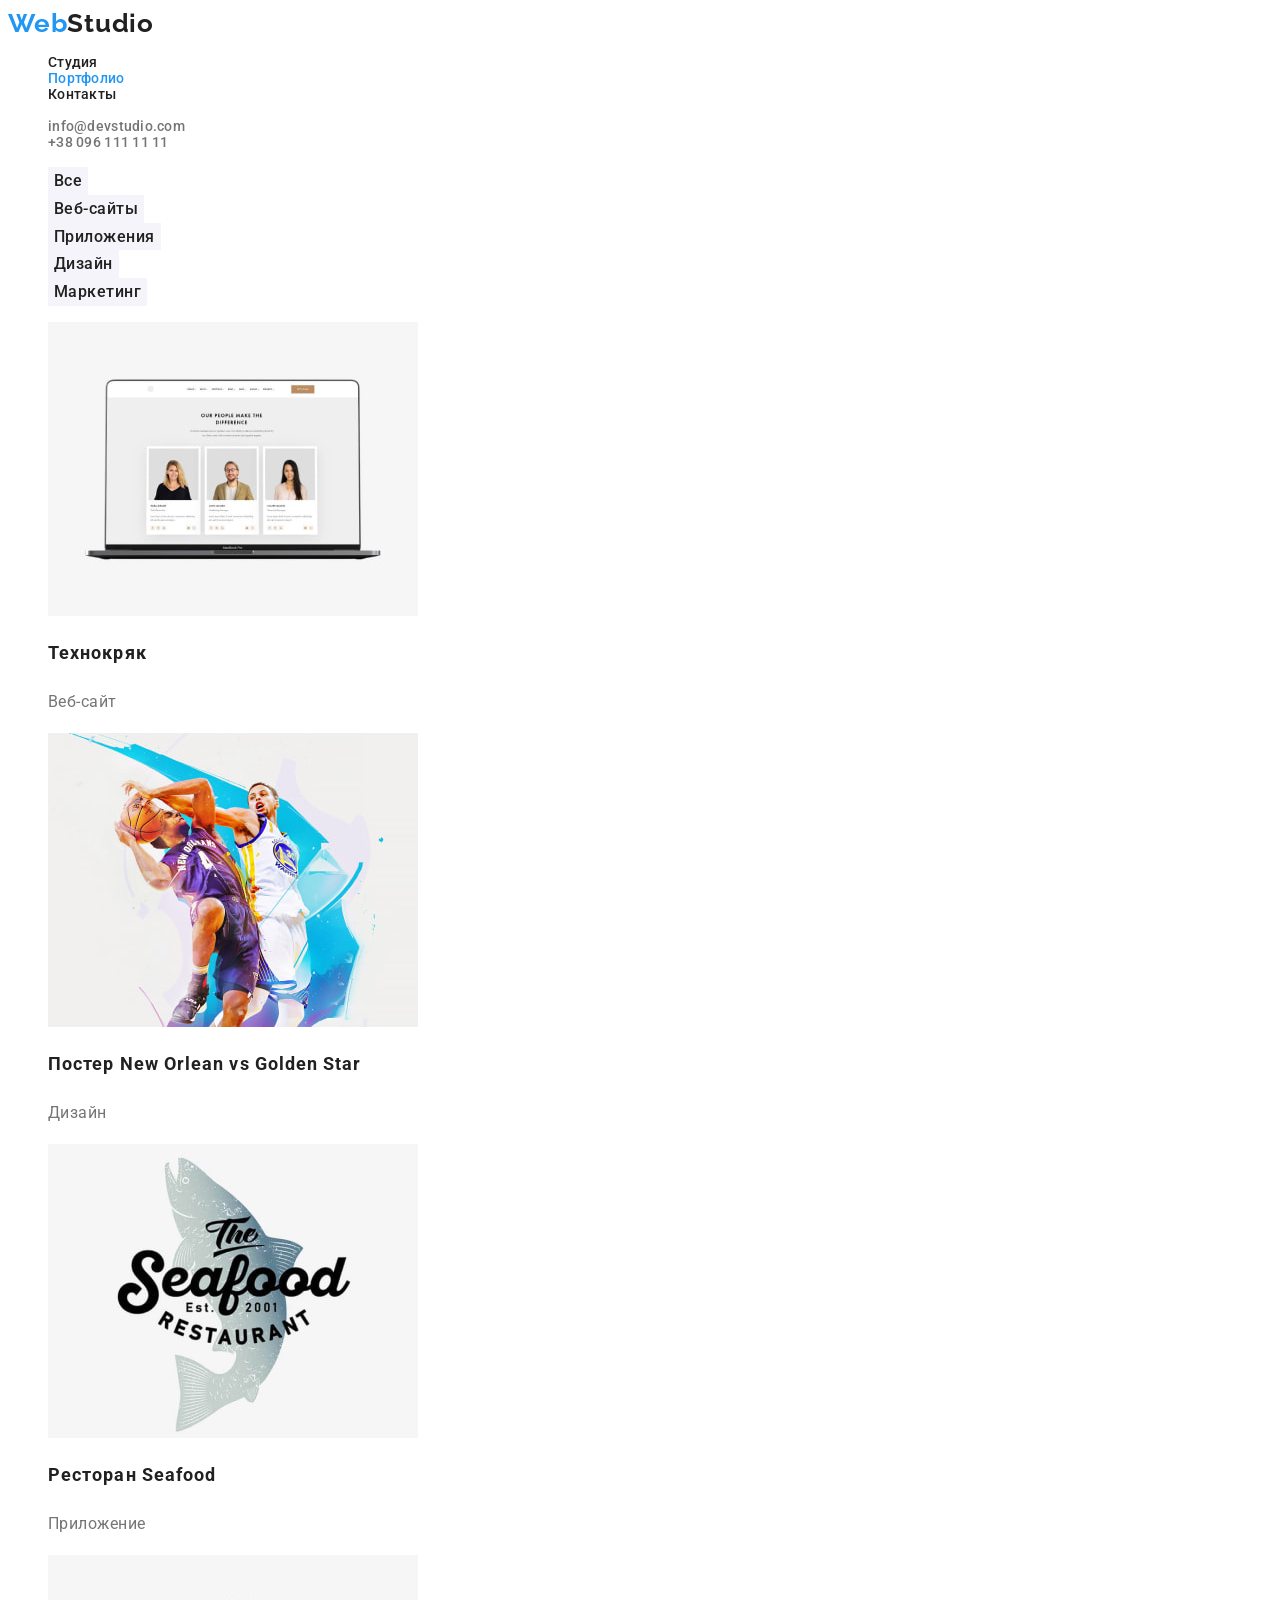
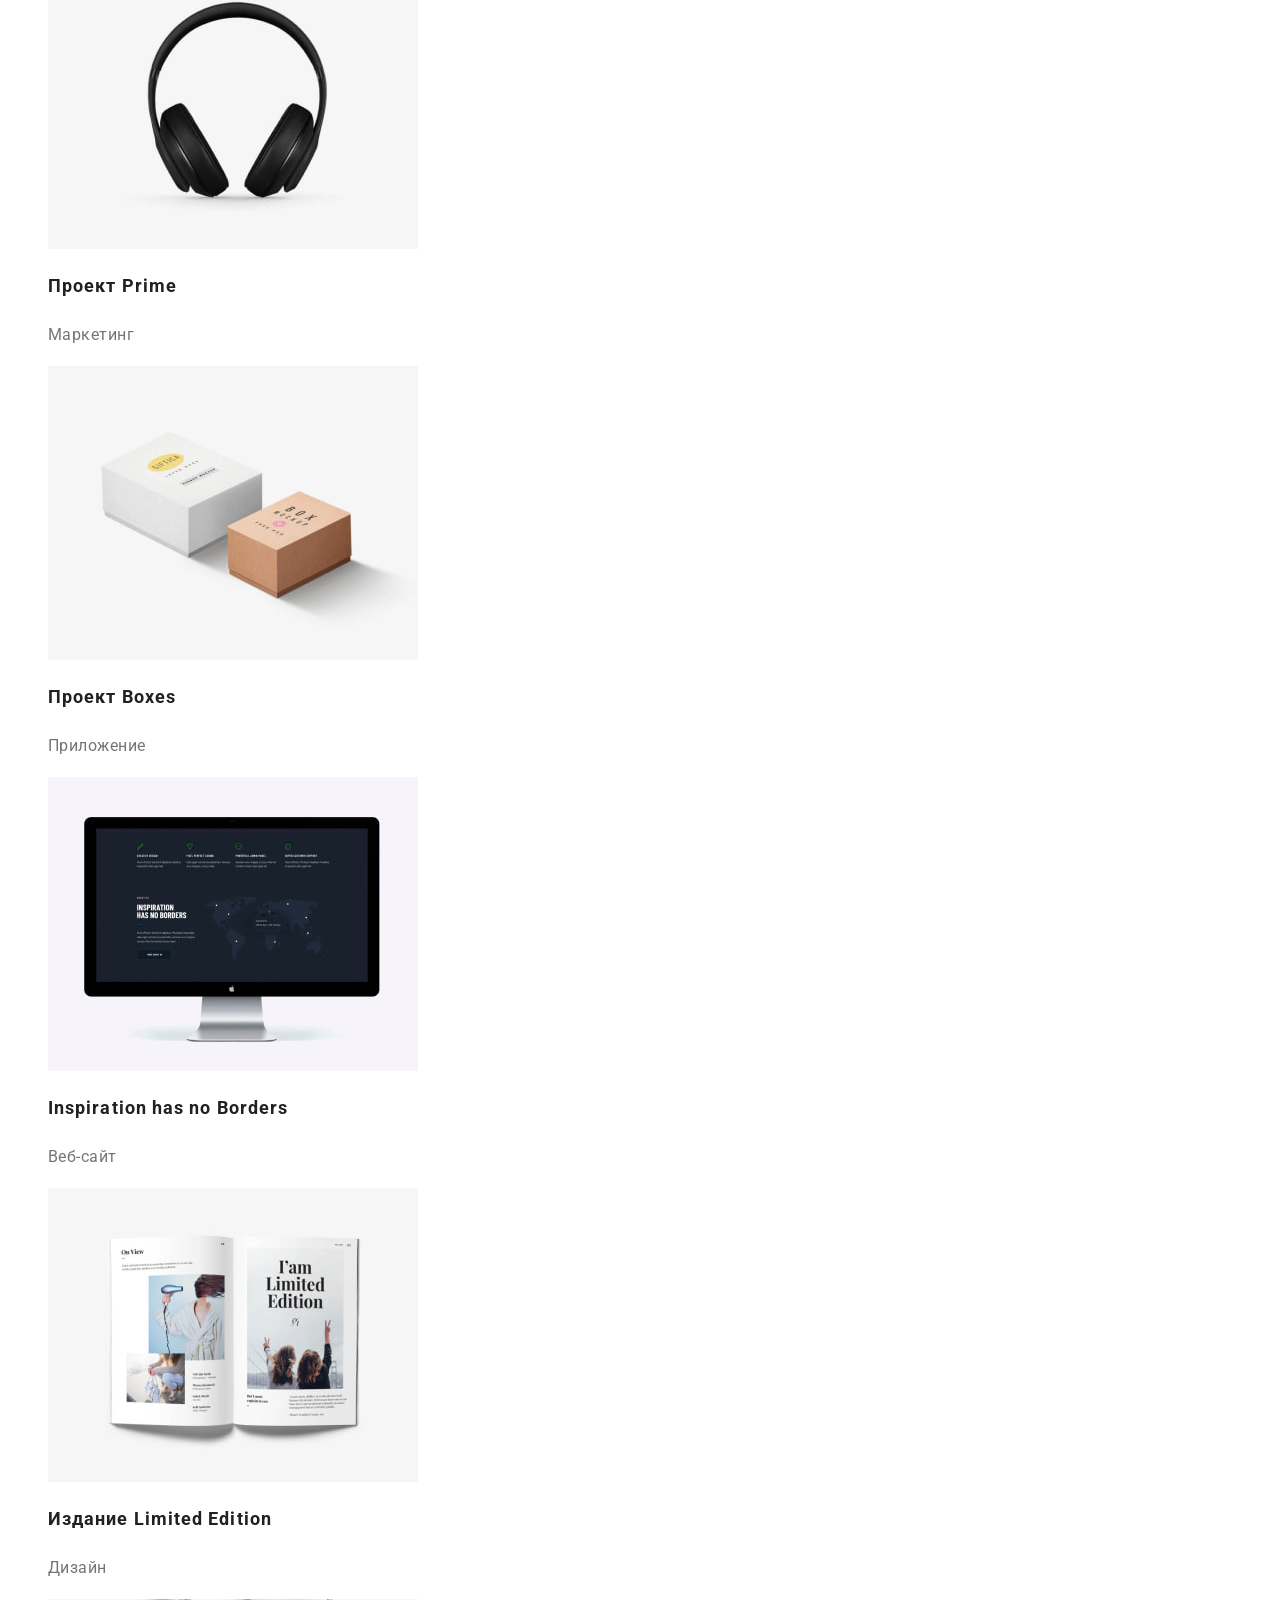
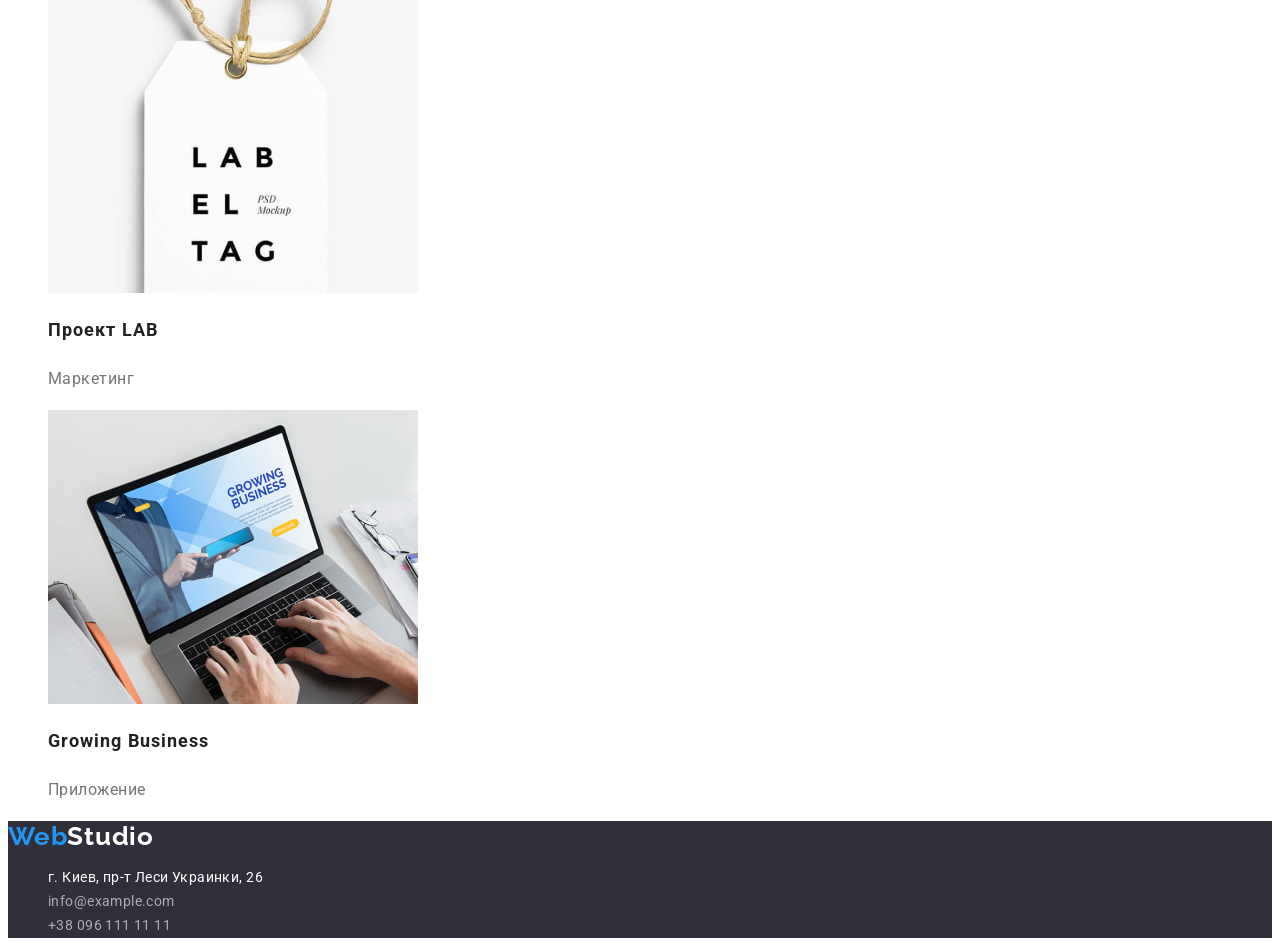
==== portfolio.html @ 6d137fe1 "Initial commit" ====
<!DOCTYPE html>
<html lang="ru">

<head>
    <meta charset="UTF-8">
    <meta http-equiv="X-UA-Compatible" content="IE=edge">
    <meta name="viewport" content="width=device-width, initial-scale=1.0">
    <title>Портфолио</title>
    <link href="https://fonts.googleapis.com/css2?family=Raleway:wght@700&family=Roboto:wght@400;500;700;900&display=swap"
        rel="stylesheet">
    <link rel="stylesheet" href="./css/styles.css">
</head>
<body>
<!--Верхняя линия-->
    <header class="header">
        <nav class="navigation">
            <a class="logo" lang="en" href="./index.html"><span class="logo-accent">Web</span>Studio</a>
            <ul class="list">
                <li class="header-item"><a class="link" href="./index.html">Студия</a></li>
                <li class="header-item"><a class="link current" href="./portfolio.html">Портфолио</a></li>
                <li class="header-item"><a class="link" href="#">Контакты</a></li>
            </ul>
        </nav>
        <div class="header-group">
            <ul class="list">
                <li class="header-item"><a class="link" href="mailto:info@devstudio.com">info@devstudio.com</a></li>
                <li class="header-item"><a class="link" href="tel:+380961111111">+38 096 111 11 11</a></li>
            </ul>
        </div>
    
    </header>
    <main class="main">
        <section class="portfolio">
            <h1 class="visually-hidden">Портфолио</h1>
        <!--Фільтри-->
            <ul class="list">
                <li class="item"><button class="filter-btn" type="button">Все</button></li>
                <li class="item"><button class="filter-btn" type="button">Веб-сайты</button></li>
                <li class="item"><button class="filter-btn" type="button">Приложения</button></li>
                <li class="item"><button class="filter-btn" type="button">Дизайн</button></li>
                <li class="item"><button class="filter-btn" type="button">Маркетинг</button></li>
            </ul>
        <!--Портфолио-->
            <ul class="list">
                <li class="item">
                    <a class="link" href="#">
                        <img class="img" src="./images/portfolio/pr1/img.jpg" alt="Веб-сайт на ноутбуке" width="370" height="294">
                        <h2 class="portfolio-title">Технокряк</h2>
                        <p class="portfolio-text">Веб-сайт</p>
                    </a>
                </li>
                <li class="item">
                    <a class="link" href="#">
                        <img class="img" src="./images/portfolio/pr2/img.jpg" alt="Баскетболисты" width="370" height="294">
                        <h2 class="portfolio-title">Постер <span lang="en">New Orlean vs Golden Star</span></h2>
                        <p class="portfolio-text">Дизайн</p>
                    </a>
                </li>
                <li class="item">
                    <a class="link" href="#">
                        <img class="img" src="./images/portfolio/pr3/img.jpg" alt="Логотип ресторана" width="370" height="294">
                        <h2 class="portfolio-title">Ресторан <span lang="en">Seafood</span></h2>
                        <p class="portfolio-text">Приложение</p>
                    </a>
                </li>
                <li class="item">
                    <a class="link" href="#">
                        <img class="img" src="./images/portfolio/pr4/img.jpg" alt="Наушники" width="370" height="294">
                        <h2 class="portfolio-title">Проект <span lang="en">Prime</span></h2>
                        <p class="portfolio-text">Маркетинг</p>
                    </a>
                </li>
                <li class="item">
                    <a class="link" href="#">
                        <img class="img" src="./images/portfolio/pr5/img.jpg" alt="Две коробочки" width="370" height="294">
                        <h2 class="portfolio-title">Проект <span lang="en">Boxes</span></h2>
                        <p class="portfolio-text">Приложение</p>
                    </a>
                </li>
                <li class="item">
                    <a class="link" href="#">
                        <img class="img" src="./images/portfolio/pr6/img.jpg" alt="Монитор компьютера" width="370" height="294">
                        <h2 class="portfolio-title" lang="en">Inspiration has no Borders</h2>
                        <p class="portfolio-text">Веб-сайт</p>
                    </a>
                </li>
                <li class="item">
                    <a class="link" href="#">
                        <img class="img" src="./images/portfolio/pr7/img.jpg" alt="Разворот журнала" width="370" height="294">
                        <h2 class="portfolio-title">Издание <span lang="en">Limited Edition</span></h2>
                        <p class="portfolio-text">Дизайн</p>
                    </a>
                </li>
                <li class="item">
                    <a class="link" href="#">
                        <img class="img" src="./images/portfolio/pr8/img.jpg" alt="Бирка" width="370" height="294">
                        <h2 class="portfolio-title">Проект <span lang="en">LAB</span></h2>
                        <p class="portfolio-text">Маркетинг</p>
                    </a>
                </li>
                <li class="item">
                    <a class="link" href="#">
                        <img class="img" src="./images/portfolio/pr9/img.jpg" alt="Работа на ноутбуке" width="370" height="294">
                        <h2 class="portfolio-title" lang="en">Growing Business</h2>
                        <p class="portfolio-text">Приложение</p>
                    </a>
                </li>
            </ul>
        </section>


    </main>
    <!--Подвал-->
    <footer class="footer">
        <a class="logo" lang="en" href="./index.html"><span class="logo-accent">Web</span>Studio</a>
        <address class="footer-group">
            <ul class="list">
                <li class="footer-item"><a class="link" href="https://bit.ly/3pXMvUd" target="_blank"
                        rel="noopener noreferrer">г. Киев, пр-т
                        Леси Украинки, 26</a> </li>
                <li class="mail footer-item"><a class="link" href="mailto:info@devstudio.com">info@example.com</a> </li>
                <li class="tel footer-item"><a class="link" href="tel:+380961111111">+38 096 111 11 11</a> </li>
            </ul>
        </address>
    </footer>
</body>
---- css/styles.css ----
:root {
    --dark-grey: #212121;
    --light-grey: #757575;
    --hover-blue: #2196F3;
    --hero-button-hover: #188CE8;
    --hero-h1-white: #FFFFFF;
    --hero-background: #2F303A;
    --team-background: #F5F4FA;
    --footer-contakts: rgba(255, 255, 255, 0.6);
}
body {
    font-family: 'Roboto', sans-serif;
    color: var(--dark-grey);
}
.link {
    text-decoration: none;
    color: inherit;
}
.current {
    color: var(--hover-blue);
}
.list {
    list-style-type: none;
}
/*.item {
    list-style-type: none;
    color: inherit;
}*/
/* Логотип */
.logo {
    font-family: 'Raleway', sans-serif;
    font-style: normal;
    font-weight: 700;
    font-size: 26px;
    line-height: 1.19;
    letter-spacing: 0.03em;
    text-decoration: none;
    color: inherit;
}
.logo-accent {
    color: var(--hover-blue);
}
/* верхняя линия */
.header-item {
    font-weight: 500;
    font-size: 14px;
    line-height: 1.14;
    letter-spacing: 0.02em;
}
.header-group {
    color: var(--light-grey);

}
.link:hover,
.link:focus {
    color: var(--hover-blue);
}
/* Герой */
.hero {
    background-color: var(--hero-background);
}
.hero-title {
    font-weight: 900;
    font-size: 44px;
    line-height: 1.36;
    text-transform: uppercase;
    text-align: center;
    letter-spacing: 0.06em;
    color: var(--hero-h1-white);
}
.hero-button {
    font-family: 'Roboto',
    sans-serif;
    font-weight: 700;
    font-size: 16px;
    line-height: 1.88;
    text-align: center;
    letter-spacing: 0.06em;
    color: var(--hero-h1-white);
    cursor: pointer;
    background-color: var(--hover-blue);
    border: none;
}
.hero-button:hover,
.hero-button:focus {
    background-color: var(--hero-button-hover);
}
/* Особенности */
.visually-hidden {
    position: absolute;
    width: 1px;
    height: 1px;
    margin: -1px;
    border: 0;
    padding: 0;
    
    white-space: nowrap;
    clip-path: inset(100%);
    clip: rect(0 0 0 0);
    overflow: hidden;
}
.features-title {
    font-weight: 700;
    font-size: 14px;
    line-height: 1.14;
    letter-spacing: 0.03em;
    text-transform: uppercase;
}
.features-text {
    font-size: 14px;
    line-height: 1.71;
    letter-spacing: 0.03em;
    color: var(--light-grey);
}
/* Чем мы занимаемся */
.activity-title {
    font-weight: 700;
    font-size: 36px;
    line-height: 1.16;
    text-align: center;
    letter-spacing: 0.03em;
}
/* Наша команда */
.team {
    background-color: var(--team-background);
}
.team-title {
    font-weight: 700;
    font-size: 36px;
    line-height: 1.16;
    text-align: center;
    letter-spacing: 0.03em;
}
.card {
    background-color: var(--hero-h1-white);
}
.card-title {
    font-weight: 500;
    font-size: 16px;
    line-height: 1.19;
    text-align: center;
    letter-spacing: 0.03em;
}
.card-text {
    line-height: 1.19px;
    text-align: center;
    letter-spacing: 0.03em;
    color: var(--light-grey);
}
/* Фильтр */
.filter-btn {
    font-family: 'Roboto', sans-serif;    font-weight: 500;
    font-size: 16px;
    line-height: 1.62;
    text-align: center;
    letter-spacing: 0.03em;
    color: var(--dark-grey);
    background-color: var(--team-background);
    cursor: pointer;
    border: none;
}
.filter-btn:hover,
.filter-btn:focus {
    color: var(--hero-h1-white);
    background-color: var(--hover-blue);
}
/* Портфолио */
.portfolio-title {
    font-weight: 700;
    font-size: 18px;
    line-height: 2.00;
    letter-spacing: 0.06em;
}
.portfolio-text {
    line-height: 1.88;
    letter-spacing: 0.03em;
    color: var(--light-grey);
}
/* подвал */
.footer {
    background-color: var(--hero-background);
    color: var(--hero-h1-white);
}
.footer-group {
    font-size: 14px;
    line-height: 1.71;
    letter-spacing: 0.03em;
    font-style: normal;
}
.mail, 
.tel {
    color: var(--footer-contakts);
}
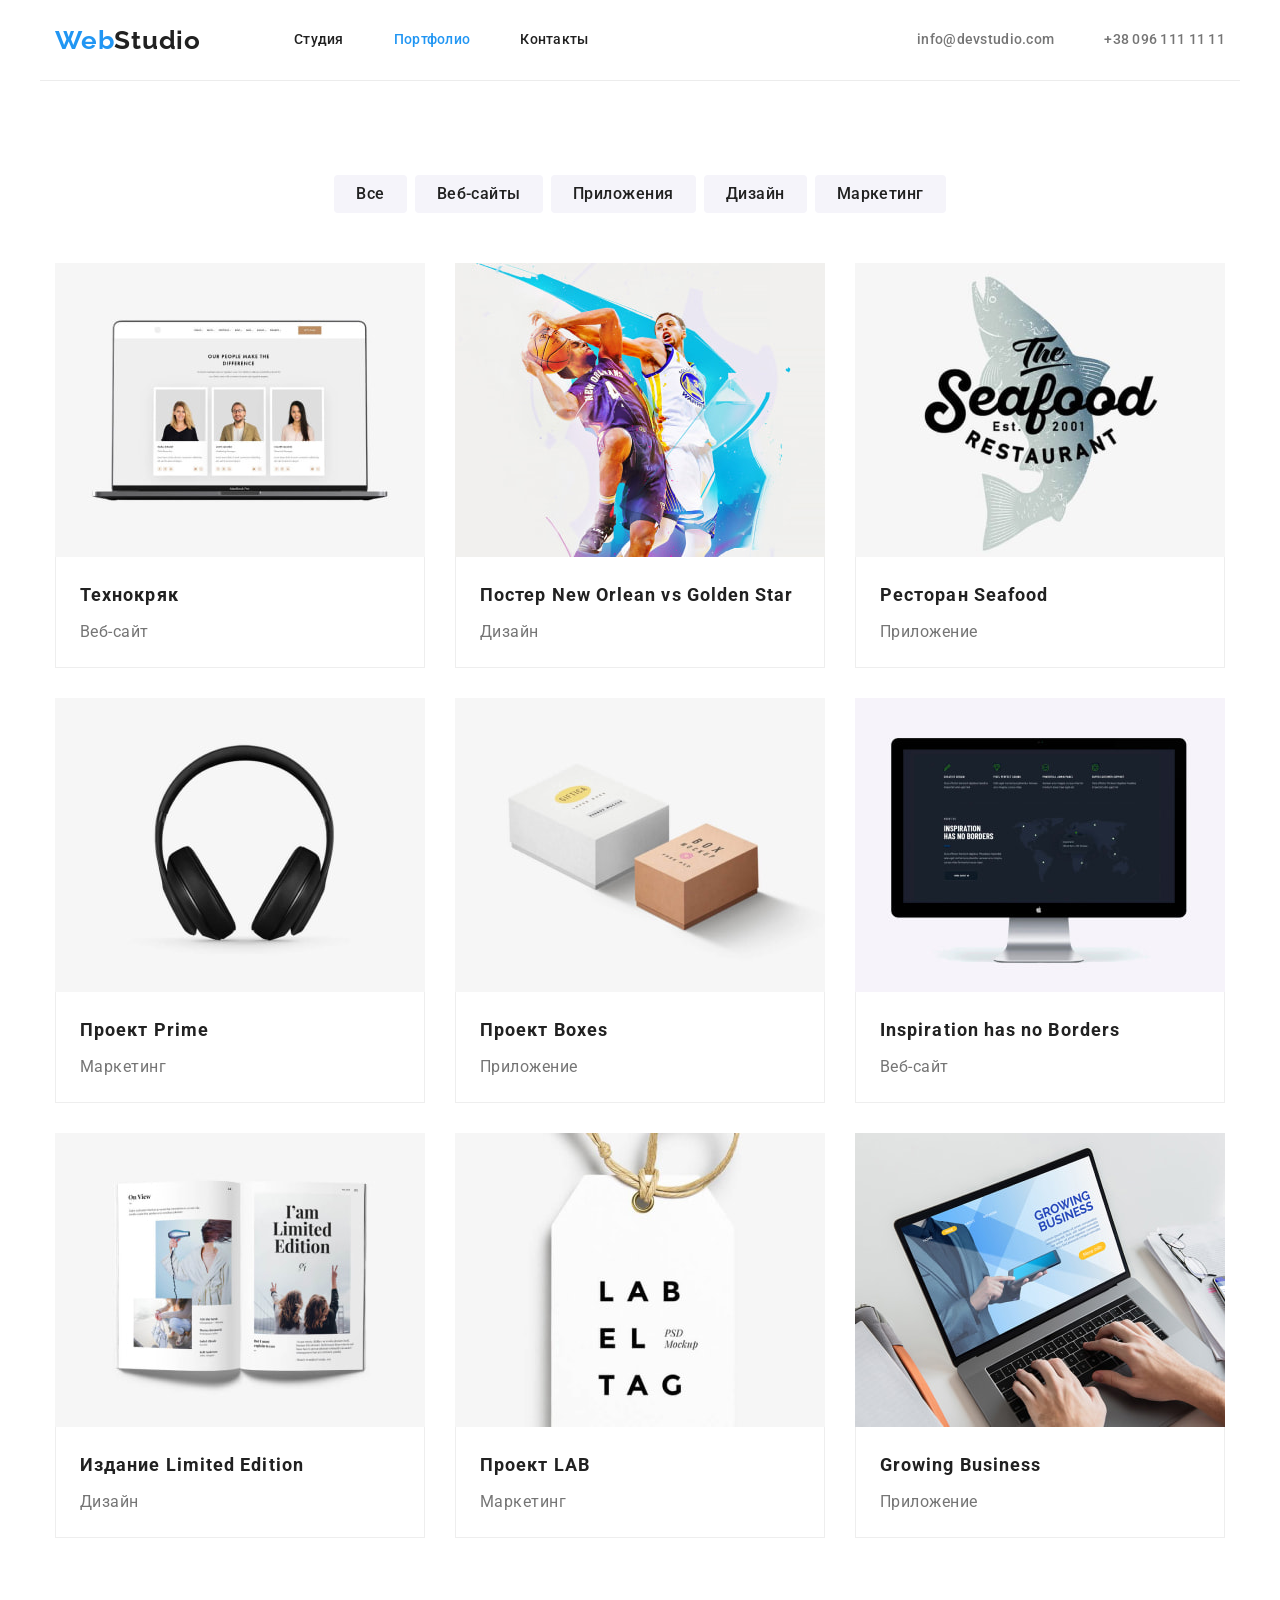
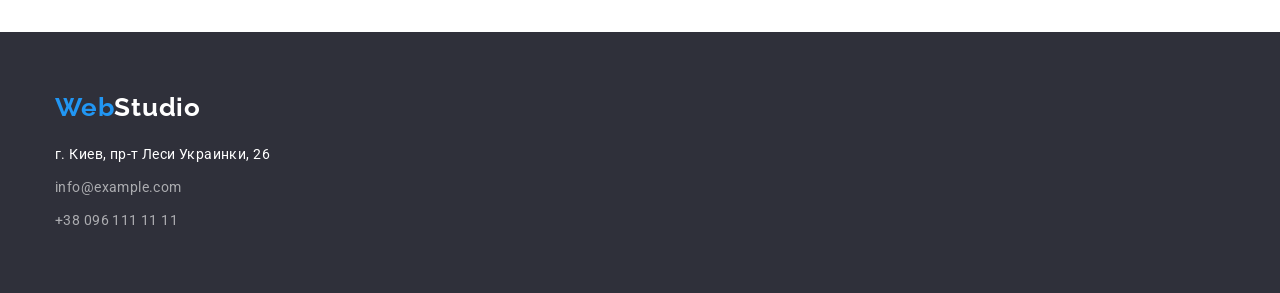
==== commit e12cdee0: "Налаштовує стилі сайту відповідно до ДЗ-3" ====
--- a/portfolio.html
+++ b/portfolio.html
@@ -8,119 +8,149 @@
     <title>Портфолио</title>
     <link href="https://fonts.googleapis.com/css2?family=Raleway:wght@700&family=Roboto:wght@400;500;700;900&display=swap"
         rel="stylesheet">
+    <link rel="stylesheet" href="https://cdnjs.cloudflare.com/ajax/libs/modern-normalize/1.1.0/modern-normalize.min.css"
+        integrity="sha512-wpPYUAdjBVSE4KJnH1VR1HeZfpl1ub8YT/NKx4PuQ5NmX2tKuGu6U/JRp5y+Y8XG2tV+wKQpNHVUX03MfMFn9Q=="
+        crossorigin="anonymous" referrerpolicy="no-referrer" />
     <link rel="stylesheet" href="./css/styles.css">
 </head>
 <body>
 <!--Верхняя линия-->
     <header class="header">
-        <nav class="navigation">
+        <div class="container header-container">
             <a class="logo" lang="en" href="./index.html"><span class="logo-accent">Web</span>Studio</a>
-            <ul class="list">
-                <li class="header-item"><a class="link" href="./index.html">Студия</a></li>
-                <li class="header-item"><a class="link current" href="./portfolio.html">Портфолио</a></li>
-                <li class="header-item"><a class="link" href="#">Контакты</a></li>
-            </ul>
-        </nav>
-        <div class="header-group">
-            <ul class="list">
-                <li class="header-item"><a class="link" href="mailto:info@devstudio.com">info@devstudio.com</a></li>
-                <li class="header-item"><a class="link" href="tel:+380961111111">+38 096 111 11 11</a></li>
-            </ul>
+            <nav class="navigation">
+                <ul class="list navigation-list">
+                    <li class="header-item navigation-item"><a class="navigation-link link"
+                            href="./index.html">Студия</a></li>
+                    <li class="header-item navigation-item"><a class="navigation-link link current"
+                            href="./portfolio.html">Портфолио</a></li>
+                    <li class="header-item navigation-item"><a class="navigation-link link" href="">Контакты</a></li>
+                </ul>
+            </nav>
+            <div class="header-group">
+                <ul class="list header-group-list">
+                    <li class="header-item"><a class="link header-contact"
+                            href="mailto:info@devstudio.com">info@devstudio.com</a></li>
+                    <li class="header-item"><a class="link header-contact" href="tel:+380961111111">+38 096 111 11 11</a>
+                    </li>
+                </ul>
+            </div>
         </div>
-    
     </header>
     <main class="main">
-        <section class="portfolio">
-            <h1 class="visually-hidden">Портфолио</h1>
-        <!--Фільтри-->
-            <ul class="list">
-                <li class="item"><button class="filter-btn" type="button">Все</button></li>
-                <li class="item"><button class="filter-btn" type="button">Веб-сайты</button></li>
-                <li class="item"><button class="filter-btn" type="button">Приложения</button></li>
-                <li class="item"><button class="filter-btn" type="button">Дизайн</button></li>
-                <li class="item"><button class="filter-btn" type="button">Маркетинг</button></li>
-            </ul>
-        <!--Портфолио-->
-            <ul class="list">
-                <li class="item">
-                    <a class="link" href="#">
-                        <img class="img" src="./images/portfolio/pr1/img.jpg" alt="Веб-сайт на ноутбуке" width="370" height="294">
-                        <h2 class="portfolio-title">Технокряк</h2>
-                        <p class="portfolio-text">Веб-сайт</p>
-                    </a>
-                </li>
-                <li class="item">
-                    <a class="link" href="#">
-                        <img class="img" src="./images/portfolio/pr2/img.jpg" alt="Баскетболисты" width="370" height="294">
-                        <h2 class="portfolio-title">Постер <span lang="en">New Orlean vs Golden Star</span></h2>
-                        <p class="portfolio-text">Дизайн</p>
-                    </a>
-                </li>
-                <li class="item">
-                    <a class="link" href="#">
-                        <img class="img" src="./images/portfolio/pr3/img.jpg" alt="Логотип ресторана" width="370" height="294">
-                        <h2 class="portfolio-title">Ресторан <span lang="en">Seafood</span></h2>
-                        <p class="portfolio-text">Приложение</p>
-                    </a>
-                </li>
-                <li class="item">
-                    <a class="link" href="#">
-                        <img class="img" src="./images/portfolio/pr4/img.jpg" alt="Наушники" width="370" height="294">
-                        <h2 class="portfolio-title">Проект <span lang="en">Prime</span></h2>
-                        <p class="portfolio-text">Маркетинг</p>
-                    </a>
-                </li>
-                <li class="item">
-                    <a class="link" href="#">
-                        <img class="img" src="./images/portfolio/pr5/img.jpg" alt="Две коробочки" width="370" height="294">
-                        <h2 class="portfolio-title">Проект <span lang="en">Boxes</span></h2>
-                        <p class="portfolio-text">Приложение</p>
-                    </a>
-                </li>
-                <li class="item">
-                    <a class="link" href="#">
-                        <img class="img" src="./images/portfolio/pr6/img.jpg" alt="Монитор компьютера" width="370" height="294">
-                        <h2 class="portfolio-title" lang="en">Inspiration has no Borders</h2>
-                        <p class="portfolio-text">Веб-сайт</p>
-                    </a>
-                </li>
-                <li class="item">
-                    <a class="link" href="#">
-                        <img class="img" src="./images/portfolio/pr7/img.jpg" alt="Разворот журнала" width="370" height="294">
-                        <h2 class="portfolio-title">Издание <span lang="en">Limited Edition</span></h2>
-                        <p class="portfolio-text">Дизайн</p>
-                    </a>
-                </li>
-                <li class="item">
-                    <a class="link" href="#">
-                        <img class="img" src="./images/portfolio/pr8/img.jpg" alt="Бирка" width="370" height="294">
-                        <h2 class="portfolio-title">Проект <span lang="en">LAB</span></h2>
-                        <p class="portfolio-text">Маркетинг</p>
-                    </a>
-                </li>
-                <li class="item">
-                    <a class="link" href="#">
-                        <img class="img" src="./images/portfolio/pr9/img.jpg" alt="Работа на ноутбуке" width="370" height="294">
-                        <h2 class="portfolio-title" lang="en">Growing Business</h2>
-                        <p class="portfolio-text">Приложение</p>
-                    </a>
-                </li>
-            </ul>
+        <section class="portfolio section">
+            <div class="container">
+                <h1 class="visually-hidden">Портфолио</h1>
+                <!--Фільтри-->
+                <ul class="list filter-list">
+                    <li class="item filter-item"><button class="filter-btn" type="button">Все</button></li>
+                    <li class="item filter-item"><button class="filter-btn" type="button">Веб-сайты</button></li>
+                    <li class="item filter-item"><button class="filter-btn" type="button">Приложения</button></li>
+                    <li class="item filter-item"><button class="filter-btn" type="button">Дизайн</button></li>
+                    <li class="item filter-item"><button class="filter-btn" type="button">Маркетинг</button></li>
+                </ul>
+                <!--Портфолио-->
+                <ul class="list portfolio-list">
+                    <li class="item">
+                        <a class="link portfolio-link" href="#">
+                            <img class="img" src="./images/portfolio/pr1/img.jpg" alt="Веб-сайт на ноутбуке" width="370" height="294">
+                            <div class="portfolio-content">
+                                <h2 class="portfolio-title">Технокряк</h2>
+                                <p class="portfolio-text">Веб-сайт</p>
+                            </div>
+                        </a>
+                    </li>
+                    <li class="item">
+                        <a class="link" href="#">
+                            <img class="img" src="./images/portfolio/pr2/img.jpg" alt="Баскетболисты" width="370" height="294">
+                            <div class="portfolio-content">
+                                <h2 class="portfolio-title">Постер <span lang="en">New Orlean vs Golden Star</span></h2>
+                                <p class="portfolio-text">Дизайн</p>
+                            </div>
+                        </a>
+                    </li>
+                    <li class="item">
+                        <a class="link" href="#">
+                            <img class="img" src="./images/portfolio/pr3/img.jpg" alt="Логотип ресторана" width="370" height="294">
+                            <div class="portfolio-content">
+                                <h2 class="portfolio-title">Ресторан <span lang="en">Seafood</span></h2>
+                                <p class="portfolio-text">Приложение</p>
+                            </div>
+                        </a>
+                    </li>
+                    <li class="item">
+                        <a class="link" href="#">
+                            <img class="img" src="./images/portfolio/pr4/img.jpg" alt="Наушники" width="370" height="294">
+                            <div class="portfolio-content">
+                                <h2 class="portfolio-title">Проект <span lang="en">Prime</span></h2>
+                                <p class="portfolio-text">Маркетинг</p>
+                            </div>
+                        </a>
+                    </li>
+                    <li class="item">
+                        <a class="link" href="#">
+                            <img class="img" src="./images/portfolio/pr5/img.jpg" alt="Две коробочки" width="370" height="294">
+                            <div class="portfolio-content">
+                                <h2 class="portfolio-title">Проект <span lang="en">Boxes</span></h2>
+                                <p class="portfolio-text">Приложение</p>
+                            </div>
+                        </a>
+                    </li>
+                    <li class="item">
+                        <a class="link" href="#">
+                            <img class="img" src="./images/portfolio/pr6/img.jpg" alt="Монитор компьютера" width="370" height="294">
+                            <div class="portfolio-content">
+                                <h2 class="portfolio-title" lang="en">Inspiration has no Borders</h2>
+                                <p class="portfolio-text">Веб-сайт</p>
+                            </div>
+                        </a>
+                    </li>
+                    <li class="item">
+                        <a class="link" href="#">
+                            <img class="img" src="./images/portfolio/pr7/img.jpg" alt="Разворот журнала" width="370" height="294">
+                            <div class="portfolio-content">
+                                <h2 class="portfolio-title">Издание <span lang="en">Limited Edition</span></h2>
+                                <p class="portfolio-text">Дизайн</p>
+                            </div>
+                        </a>
+                    </li>
+                    <li class="item">
+                        <a class="link" href="#">
+                            <img class="img" src="./images/portfolio/pr8/img.jpg" alt="Бирка" width="370" height="294">
+                            <div class="portfolio-content">
+                                <h2 class="portfolio-title">Проект <span lang="en">LAB</span></h2>
+                                <p class="portfolio-text">Маркетинг</p>
+                            </div>
+                        </a>
+                    </li>
+                    <li class="item">
+                        <a class="link" href="#">
+                            <img class="img" src="./images/portfolio/pr9/img.jpg" alt="Работа на ноутбуке" width="370" height="294">
+                            <div class="portfolio-content">
+                                <h2 class="portfolio-title" lang="en">Growing Business</h2>
+                                <p class="portfolio-text">Приложение</p>
+                            </div>
+                        </a>
+                    </li>
+                </ul>
+            </div>
         </section>
 
 
     </main>
     <!--Подвал-->
     <footer class="footer">
-        <a class="logo" lang="en" href="./index.html"><span class="logo-accent">Web</span>Studio</a>
-        <address class="footer-group">
-            <ul class="list">
-                <li class="footer-item"><a class="link" href="https://bit.ly/3pXMvUd" target="_blank"
-                        rel="noopener noreferrer">г. Киев, пр-т
-                        Леси Украинки, 26</a> </li>
-                <li class="mail footer-item"><a class="link" href="mailto:info@devstudio.com">info@example.com</a> </li>
-                <li class="tel footer-item"><a class="link" href="tel:+380961111111">+38 096 111 11 11</a> </li>
-            </ul>
-        </address>
+        <div class="container">
+            <a class="logo footer-logo" lang="en" href="./index.html"><span class="logo-accent">Web</span>Studio</a>
+            <address class="footer-group">
+                <ul class="list footer-list">
+                    <li class="footer-item"><a class="link" href="https://bit.ly/3pXMvUd" target="_blank"
+                            rel="noopener noreferrer">г. Киев, пр-т
+                            Леси Украинки, 26</a> </li>
+                    <li class="mail footer-item"><a class="link" href="mailto:info@devstudio.com">info@example.com</a> </li>
+                    <li class="tel footer-item"><a class="link" href="tel:+380961111111">+38 096 111 11 11</a> </li>
+                </ul>
+            </address>
+        </div>
     </footer>
 </body>
--- a/css/styles.css
+++ b/css/styles.css
@@ -7,85 +7,27 @@
     --hero-background: #2F303A;
     --team-background: #F5F4FA;
     --footer-contakts: rgba(255, 255, 255, 0.6);
+    --header-line: #ECECEC;
+    --portfolio-content-border: #EEEEEE;
 }
 body {
     font-family: 'Roboto', sans-serif;
     color: var(--dark-grey);
 }
-.link {
-    text-decoration: none;
-    color: inherit;
-}
-.current {
-    color: var(--hover-blue);
-}
-.list {
-    list-style-type: none;
-}
-/*.item {
-    list-style-type: none;
-    color: inherit;
-}*/
-/* Логотип */
-.logo {
-    font-family: 'Raleway', sans-serif;
-    font-style: normal;
-    font-weight: 700;
-    font-size: 26px;
-    line-height: 1.19;
-    letter-spacing: 0.03em;
-    text-decoration: none;
-    color: inherit;
-}
-.logo-accent {
-    color: var(--hover-blue);
-}
-/* верхняя линия */
-.header-item {
-    font-weight: 500;
-    font-size: 14px;
-    line-height: 1.14;
-    letter-spacing: 0.02em;
-}
-.header-group {
-    color: var(--light-grey);
-
-}
-.link:hover,
-.link:focus {
-    color: var(--hover-blue);
-}
-/* Герой */
-.hero {
-    background-color: var(--hero-background);
-}
-.hero-title {
-    font-weight: 900;
-    font-size: 44px;
-    line-height: 1.36;
-    text-transform: uppercase;
-    text-align: center;
-    letter-spacing: 0.06em;
-    color: var(--hero-h1-white);
-}
-.hero-button {
-    font-family: 'Roboto',
-    sans-serif;
-    font-weight: 700;
-    font-size: 16px;
-    line-height: 1.88;
-    text-align: center;
-    letter-spacing: 0.06em;
-    color: var(--hero-h1-white);
-    cursor: pointer;
-    background-color: var(--hover-blue);
-    border: none;
-}
-.hero-button:hover,
-.hero-button:focus {
-    background-color: var(--hero-button-hover);
-}
-/* Особенности */
+h1, 
+h2, 
+h3, 
+h4, 
+h5, 
+h6, 
+p {
+    margin: 0;
+}
+img {
+    display: block;
+    max-width: 100%;
+    height: auto;
+}
 .visually-hidden {
     position: absolute;
     width: 1px;
@@ -93,18 +35,179 @@
     margin: -1px;
     border: 0;
     padding: 0;
-    
     white-space: nowrap;
     clip-path: inset(100%);
     clip: rect(0 0 0 0);
     overflow: hidden;
 }
-.features-title {
-    font-weight: 700;
+.container {
+    width: 1200px;
+
+    padding-left: 15px;
+    padding-right: 15px;
+
+    margin-left: auto;
+    margin-right: auto;
+}
+.section {
+    padding-top: 94px;
+    padding-bottom: 94px;
+}
+.link {
+    text-decoration: none;
+    color: inherit;
+}
+.list {
+    list-style-type: none;
+    padding: 0;
+    margin: 0;
+}
+.current {
+    color: var(--hover-blue);
+}
+
+/**
+  |============================
+  | Header section
+  |============================
+*/
+/* Логотип */
+.header-container {
+    display: flex;
+    align-items: center;
+    border-bottom: 1px solid var(--header-line);
+
+}
+.logo {
+    font-family: 'Raleway', sans-serif;
+    font-style: normal;
+    font-weight: 700;
+    font-size: 26px;
+    line-height: 1.19;
+    letter-spacing: 0.03em;
+    text-decoration: none;
+    color: inherit;
+
+    margin-right: 93px;
+}
+.logo-accent {
+    color: var(--hover-blue);
+}
+/* верхняя линия */
+.navigation-list {
+    display: flex;
+    align-items: center;
+}
+.navigation-item,
+.header-item {
+    margin-right: 50px;
+}
+.navigation-item:last-child,
+.header-item:last-child {
+    margin-right: 0px;
+}
+.navigation-link,
+.header-contact {
+    display: block;
+    
+    padding-top: 32px;
+    padding-bottom: 32px;
+}
+.header-group {
+    color: var(--light-grey);
+    margin-left: auto;
+}
+
+.header-group-list {
+    display: flex;
+    align-items: center;
+}
+.header-item {
+    font-weight: 500;
     font-size: 14px;
     line-height: 1.14;
-    letter-spacing: 0.03em;
+    letter-spacing: 0.02em;
+
+    margin-right: 50;
+}
+.link:hover,
+.link:focus {
+    color: var(--hover-blue);
+}
+/**
+  |============================
+  | Hero section
+  |============================
+*/
+/* Герой */
+.hero {
+    background-color: var(--hero-background);
+    padding-top: 200px;
+    padding-bottom: 200px;
+}
+.hero-title {
+    font-weight: 900;
+    font-size: 44px;
+    line-height: 1.36;
     text-transform: uppercase;
+    text-align: center;
+    letter-spacing: 0.06em;
+    color: var(--hero-h1-white);
+
+    display: block;
+    margin-bottom: 30px;
+}
+/* Кнопка-герой*/
+.hero-button {
+    font-family: 'Roboto',
+    sans-serif;
+    font-weight: 700;
+    font-size: 16px;
+    line-height: 1.88;
+    text-align: center;
+    letter-spacing: 0.06em;
+    color: var(--hero-h1-white);
+    cursor: pointer;
+    background-color: var(--hover-blue);
+    border: none;
+    border-radius: 4px;
+
+    min-width: 200px;
+    min-height: 50px;
+    padding: 10px 32px;
+    margin: 0 auto;
+    display: block;
+}
+.hero-button:hover,
+.hero-button:focus {
+    background-color: var(--hero-button-hover);
+}
+
+/**
+  |============================
+  | Features section
+  |============================
+*/
+.features-list {
+    display: flex;
+}
+.features-list > .item {
+    flex-basis: calc(100% / 4);
+}
+.features-item {
+    margin-right: 30px;
+}
+.features-item:last-child {
+    margin-right: 0px;
+}
+.features-title {
+    font-weight: 700;
+    font-size: 14px;
+    line-height: 1.14;
+    letter-spacing: 0.03em;
+    text-transform: uppercase;
+
+    margin-bottom: 10px;
 }
 .features-text {
     font-size: 14px;
@@ -112,15 +215,41 @@
     letter-spacing: 0.03em;
     color: var(--light-grey);
 }
-/* Чем мы занимаемся */
+/**
+  |============================
+  | Activity section
+  |============================
+*/
+.activity-section {
+    padding-top: 0px;
+}
 .activity-title {
     font-weight: 700;
     font-size: 36px;
     line-height: 1.16;
     text-align: center;
     letter-spacing: 0.03em;
-}
-/* Наша команда */
+
+    display: block;
+    margin-bottom: 50px;
+}
+.activity-list {
+    display: flex;
+}
+.activity-list > .item {
+    flex-basis: calc(100% / 3);
+}
+.activity-item {
+    margin-right: 30px;
+}
+.activity-item:last-child {
+    margin-right: 0px;
+}
+/**
+  |============================
+  | Team section
+  |============================
+*/
 .team {
     background-color: var(--team-background);
 }
@@ -130,9 +259,30 @@
     line-height: 1.16;
     text-align: center;
     letter-spacing: 0.03em;
-}
-.card {
+
+    margin-bottom: 50px;
+}
+.team-list {
+    display: flex;
+}
+.team-list > .item {
+    flex-basis: calc(100% / 4);
+}
+.team-card {
     background-color: var(--hero-h1-white);
+
+    margin-right: 30px;
+
+    box-shadow: 0px 1px 3px rgba(0, 0, 0, 0.12),
+    0px 1px 1px rgba(0, 0, 0, 0.14),
+    0px 2px 1px rgba(0, 0, 0, 0.2);
+    border-radius: 0px 0px 4px 4px;
+}
+.team-card:last-child {
+    margin-right: 0px;
+}
+.card-content {
+    padding: 30px 0px;
 }
 .card-title {
     font-weight: 500;
@@ -140,14 +290,29 @@
     line-height: 1.19;
     text-align: center;
     letter-spacing: 0.03em;
+
+    margin-bottom: 10px;
 }
 .card-text {
-    line-height: 1.19px;
+    line-height: 1.19;
     text-align: center;
     letter-spacing: 0.03em;
     color: var(--light-grey);
 }
+/**
+  |============================
+  | Portfolio section
+  |============================
+*/
 /* Фильтр */
+.filter-list {
+    display: flex;
+    justify-content: center;
+
+    margin-top: 0px;
+    margin-bottom: 50px;
+}
+
 .filter-btn {
     font-family: 'Roboto', sans-serif;    font-weight: 500;
     font-size: 16px;
@@ -158,28 +323,74 @@
     background-color: var(--team-background);
     cursor: pointer;
     border: none;
+    border-radius: 4px;
+
+    min-width: 45px;
+    min-height: 38px;
+    padding: 6px 22px;
+}
+.filter-item {
+    margin-right: 8px;
+    display: block;
+}
+.filter-item:last-child {
+    margin-right: 0px;
 }
 .filter-btn:hover,
 .filter-btn:focus {
     color: var(--hero-h1-white);
     background-color: var(--hover-blue);
+    box-shadow: 0px 3px 1px rgba(0, 0, 0, 0.1),
+    0px 1px 2px rgba(0, 0, 0, 0.08),
+    0px 2px 2px rgba(0, 0, 0, 0.12);
 }
 /* Портфолио */
+.portfolio-list {
+    display: flex;
+    flex-wrap: wrap;
+    margin-left: -30px;
+    margin-top: -30px;
+}
+.portfolio-list > .item {
+    flex-basis: calc(100% / 3 - 30px);
+    margin-left: 30px;
+    margin-top: 30px;
+}
+.portfolio-content {
+    padding: 20px 24px;
+    border-right: 1px solid var(--portfolio-content-border);
+    border-bottom: 1px solid var(--portfolio-content-border);
+    border-left: 1px solid var(--portfolio-content-border);
+}
 .portfolio-title {
     font-weight: 700;
     font-size: 18px;
     line-height: 2.00;
     letter-spacing: 0.06em;
+
+    margin-bottom: 4px;
 }
 .portfolio-text {
     line-height: 1.88;
     letter-spacing: 0.03em;
     color: var(--light-grey);
 }
+/**
+  |============================
+  | Footer section
+  |============================
+*/
 /* подвал */
 .footer {
     background-color: var(--hero-background);
     color: var(--hero-h1-white);
+
+    padding-top: 60px;
+    padding-bottom: 60px;
+}
+.footer-logo {
+    display: block;
+    margin-bottom: 20px;
 }
 .footer-group {
     font-size: 14px;
@@ -187,6 +398,12 @@
     letter-spacing: 0.03em;
     font-style: normal;
 }
+.footer-item {
+    margin-bottom: 9px;
+}
+.footer-item:last-child {
+    margin-bottom: 0;
+}
 .mail, 
 .tel {
     color: var(--footer-contakts);
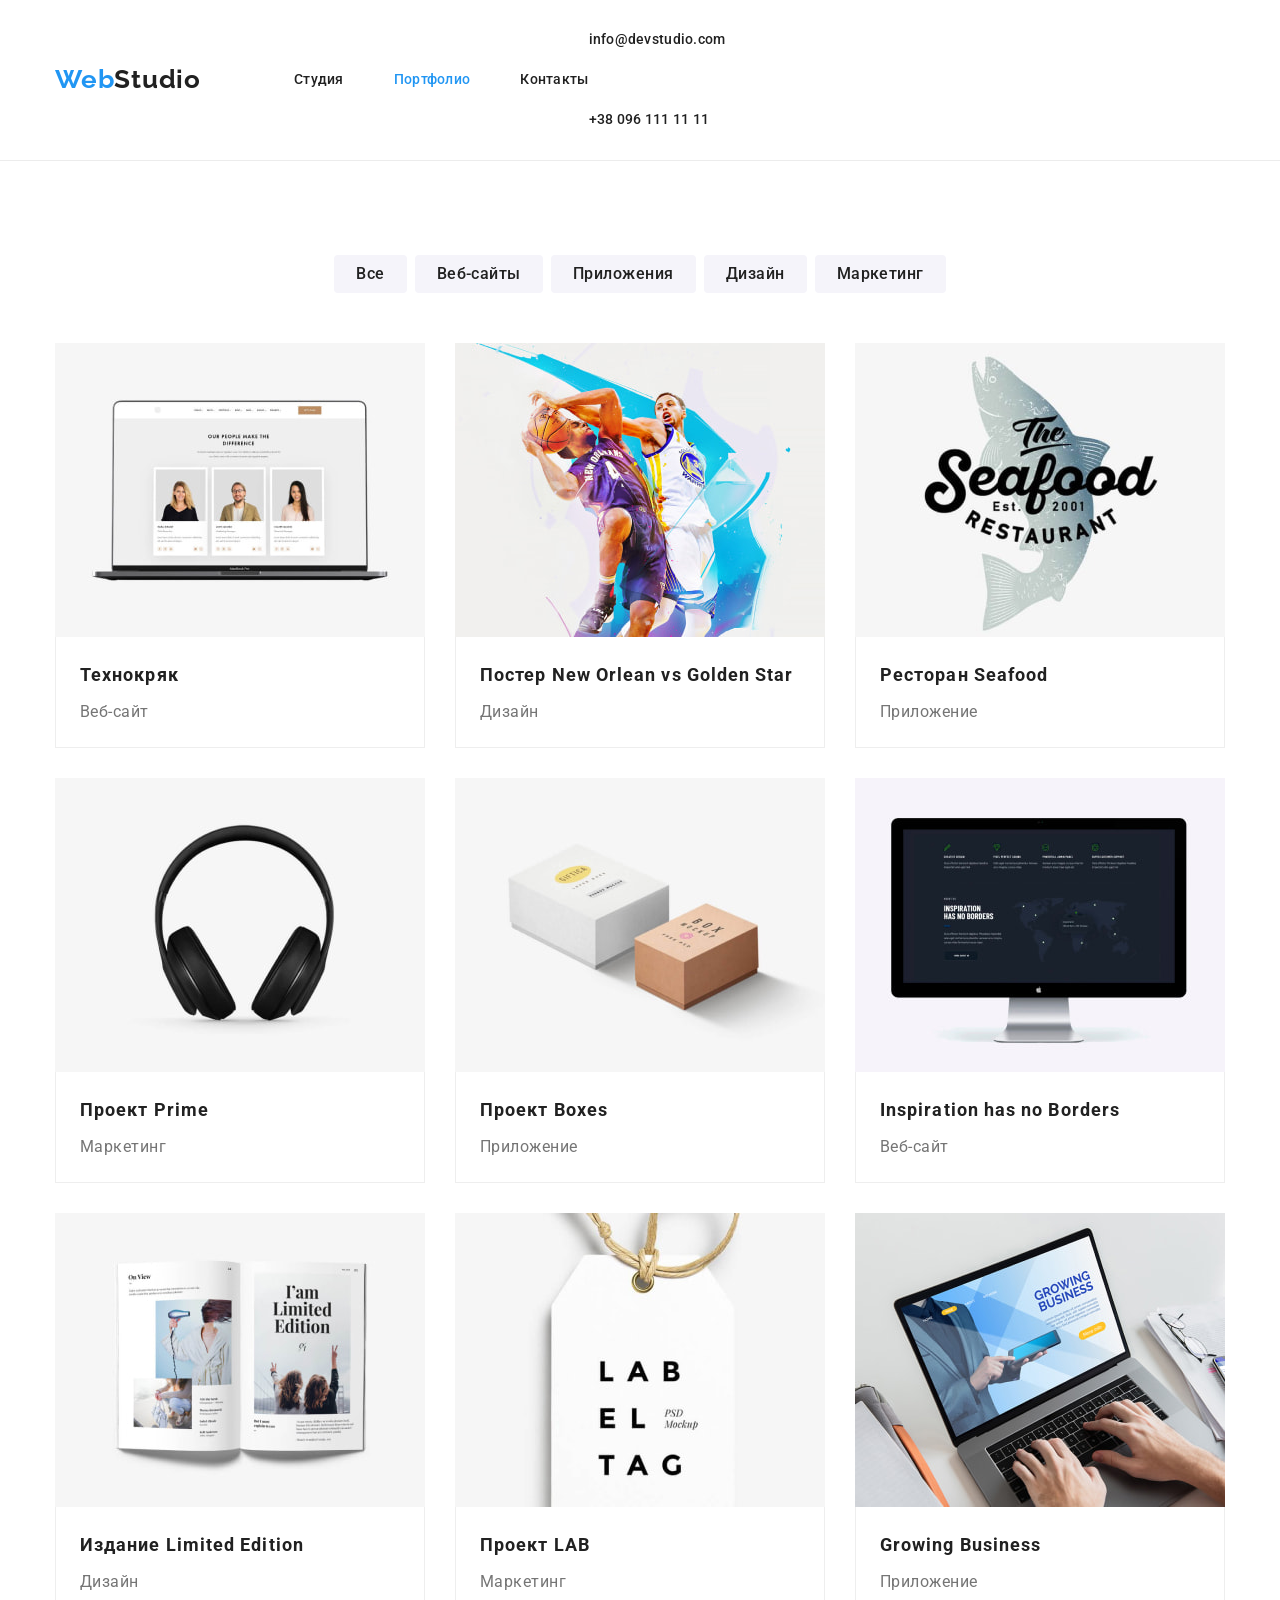
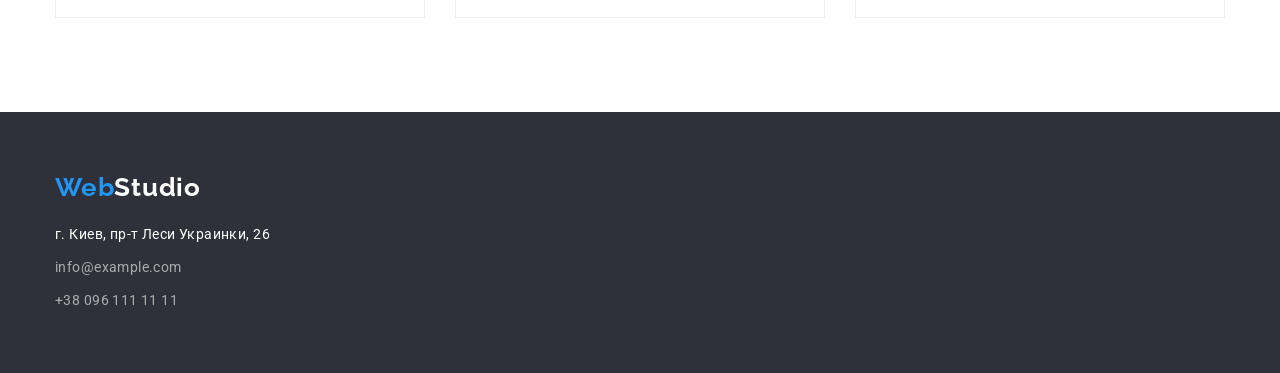
==== commit 93cc2d00: "Видаляє пусті класи, зайвий дів та марджен Виправлення неточностей після перевірки ментором ДЗ" ====
--- a/portfolio.html
+++ b/portfolio.html
@@ -38,7 +38,7 @@
         </div>
     </header>
     <main class="main">
-        <section class="portfolio section">
+        <section class="section">
             <div class="container">
                 <h1 class="visually-hidden">Портфолио</h1>
                 <!--Фільтри-->
--- a/css/styles.css
+++ b/css/styles.css
@@ -71,12 +71,13 @@
   | Header section
   |============================
 */
+.header {
+    border-bottom: 1px solid var(--header-line);
+}
 /* Логотип */
 .header-container {
     display: flex;
     align-items: center;
-    border-bottom: 1px solid var(--header-line);
-
 }
 .logo {
     font-family: 'Raleway', sans-serif;
@@ -113,14 +114,11 @@
     padding-top: 32px;
     padding-bottom: 32px;
 }
-.header-group {
+.header-list {
+    display: flex;
+    align-items: center;
     color: var(--light-grey);
     margin-left: auto;
-}
-
-.header-group-list {
-    display: flex;
-    align-items: center;
 }
 .header-item {
     font-weight: 500;
@@ -190,15 +188,14 @@
 */
 .features-list {
     display: flex;
+    /*   flex-wrap: wrap;*/
+    margin-left: -30px;
+    margin-top: -30px;
 }
 .features-list > .item {
-    flex-basis: calc(100% / 4);
-}
-.features-item {
-    margin-right: 30px;
-}
-.features-item:last-child {
-    margin-right: 0px;
+    flex-basis: calc(100% / 4 - 30px);
+    margin-left: 30px;
+    margin-top: 30px;
 }
 .features-title {
     font-weight: 700;
@@ -264,22 +261,22 @@
 }
 .team-list {
     display: flex;
+ /*   flex-wrap: wrap;*/
+    margin-left: -30px;
+    margin-top: -30px;
 }
 .team-list > .item {
-    flex-basis: calc(100% / 4);
+    flex-basis: calc(100% / 4 - 30px);
+    margin-left: 30px;
+    margin-top: 30px;
 }
 .team-card {
     background-color: var(--hero-h1-white);
-
-    margin-right: 30px;
 
     box-shadow: 0px 1px 3px rgba(0, 0, 0, 0.12),
     0px 1px 1px rgba(0, 0, 0, 0.14),
     0px 2px 1px rgba(0, 0, 0, 0.2);
     border-radius: 0px 0px 4px 4px;
-}
-.team-card:last-child {
-    margin-right: 0px;
 }
 .card-content {
     padding: 30px 0px;
@@ -390,6 +387,7 @@
 }
 .footer-logo {
     display: block;
+    margin-right: 0px;
     margin-bottom: 20px;
 }
 .footer-group {
